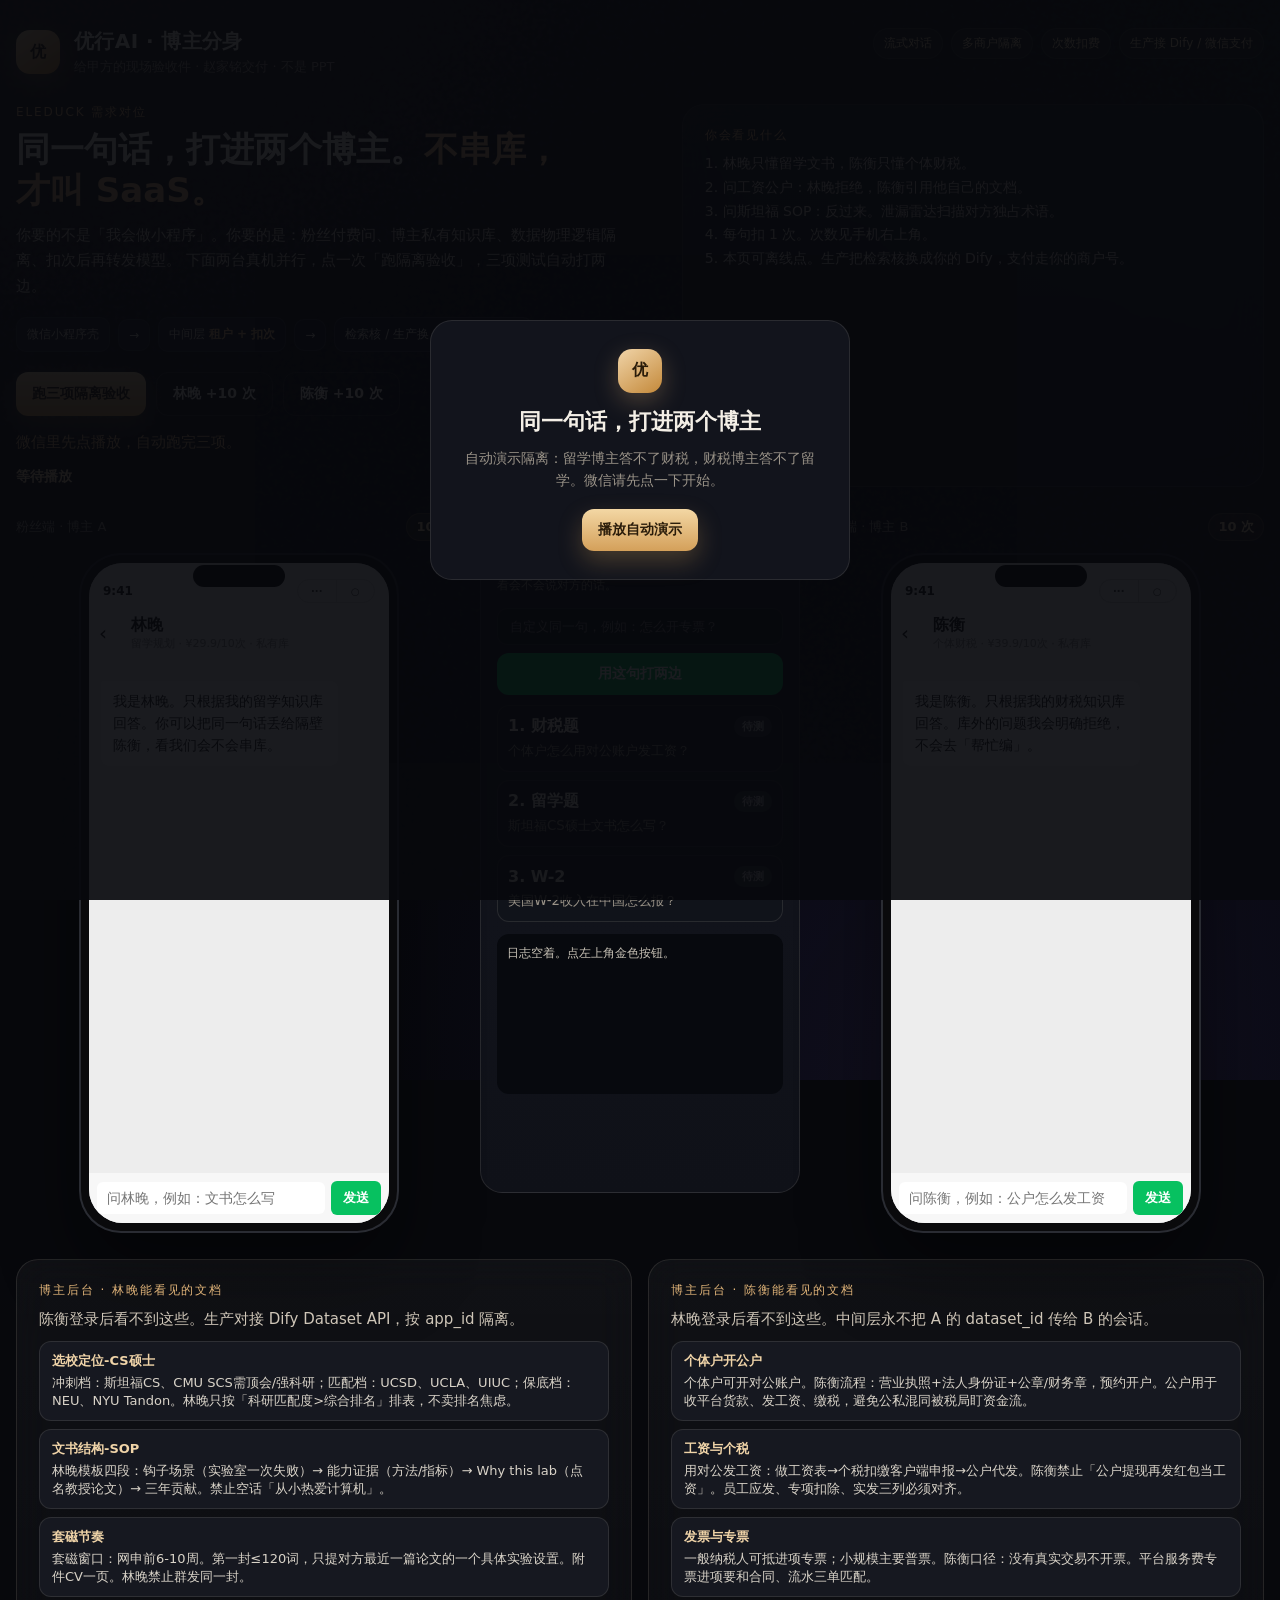
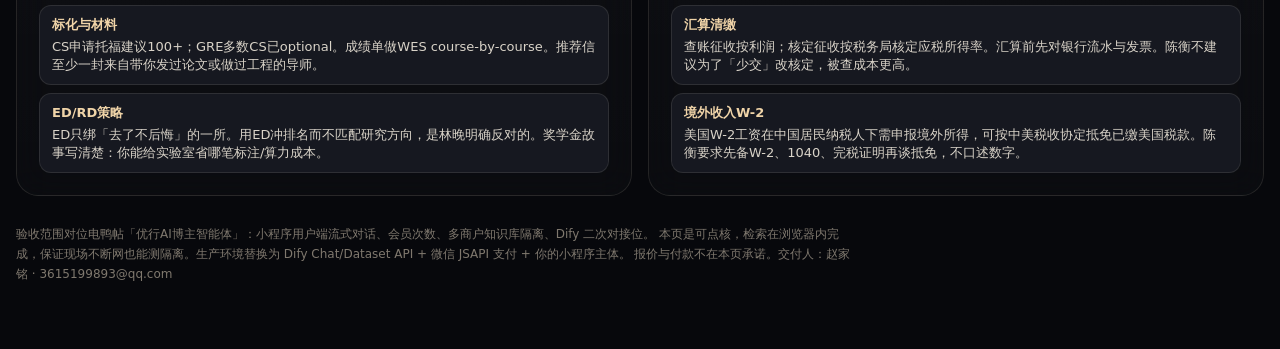
==== web/youxing.html @ ce3e618c "feat: publish Youxing isolation auto-demo for WeChat Co-authored-by: Cursor <cursoragent@cursor.com>" ====
<!DOCTYPE html>
<html lang="zh-CN">
<head>
  <meta charset="UTF-8" />
  <meta name="viewport" content="width=device-width, initial-scale=1, maximum-scale=1, user-scalable=no, viewport-fit=cover" />
  <meta name="format-detection" content="telephone=no" />
  <meta name="apple-mobile-web-app-capable" content="yes" />
  <meta name="apple-mobile-web-app-status-bar-style" content="black-translucent" />
  <title>优行AI · 自动演示 · 双博主隔离验收</title>
  <style>
:root {
  --bg: #07080c;
  --bg2: #0e1018;
  --ink: #f4efe6;
  --muted: #9a9388;
  --line: rgba(255, 244, 220, 0.1);
  --gold: #e2b57a;
  --gold2: #f0d4a8;
  --green: #07c160;
  --red: #ff5a5f;
  --phone: #111318;
  --paper: #f7f4ee;
  --paper-ink: #1c1915;
  --wx: #ededed;
  --shadow: 0 40px 80px rgba(0, 0, 0, 0.45);
}

* { box-sizing: border-box; margin: 0; padding: 0; -webkit-tap-highlight-color: transparent; }
html, body { min-height: 100%; }
html { -webkit-text-size-adjust: 100%; text-size-adjust: 100%; }
body {
  font-family: "PingFang SC", "Noto Sans SC", "Source Han Sans SC", "Microsoft YaHei", system-ui, sans-serif;
  background: var(--bg);
  color: var(--ink);
  overflow-x: hidden;
}

body::before {
  content: "";
  position: fixed;
  inset: -20%;
  background:
    radial-gradient(ellipse at 12% -10%, rgba(226, 181, 122, 0.16), transparent 42%),
    radial-gradient(ellipse at 90% 0%, rgba(7, 193, 96, 0.08), transparent 36%),
    radial-gradient(ellipse at 70% 100%, rgba(90, 70, 180, 0.12), transparent 40%);
  pointer-events: none;
  z-index: 0;
}

.noise {
  position: fixed;
  inset: 0;
  pointer-events: none;
  z-index: 1;
  opacity: 0.05;
  background-image: url("data:image/svg+xml,%3Csvg viewBox='0 0 200 200' xmlns='http://www.w3.org/2000/svg'%3E%3Cfilter id='n'%3E%3CfeTurbulence type='fractalNoise' baseFrequency='.85' numOctaves='4' stitchTiles='stitch'/%3E%3C/filter%3E%3Crect width='100%25' height='100%25' filter='url(%23n)'/%3E%3C/svg%3E");
}

.wrap {
  position: relative;
  z-index: 2;
  width: min(1440px, calc(100% - 32px));
  margin: 0 auto;
  padding: 28px 0 64px;
}

.topbar {
  display: flex;
  justify-content: space-between;
  align-items: flex-start;
  gap: 20px;
  margin-bottom: 28px;
}
.brand {
  display: flex;
  gap: 14px;
  align-items: center;
}
.mark {
  width: 44px;
  height: 44px;
  border-radius: 14px;
  background: linear-gradient(145deg, #f0d4a8, #c4893a);
  color: #2a1c0a;
  font-weight: 800;
  display: grid;
  place-items: center;
  letter-spacing: 0.04em;
  box-shadow: 0 8px 24px rgba(226, 181, 122, 0.28);
}
.brand h1 {
  font-size: 20px;
  font-weight: 720;
  letter-spacing: 0.02em;
}
.brand p { color: var(--muted); font-size: 13px; margin-top: 3px; }
.pills { display: flex; flex-wrap: wrap; gap: 8px; }
.pill {
  font-size: 12px;
  padding: 6px 10px;
  border: 1px solid var(--line);
  border-radius: 999px;
  color: var(--gold2);
  background: rgba(226, 181, 122, 0.06);
}

.hero {
  display: grid;
  grid-template-columns: 1.05fr 0.95fr;
  gap: 22px;
  margin-bottom: 26px;
}
.card {
  background: linear-gradient(180deg, rgba(255,255,255,0.04), rgba(255,255,255,0.02));
  border: 1px solid var(--line);
  border-radius: 22px;
  padding: 22px;
  backdrop-filter: blur(18px);
}
.hero h2 {
  font-size: 34px;
  line-height: 1.2;
  font-weight: 720;
  max-width: 16em;
}
.hero h2 em {
  font-style: normal;
  color: var(--gold);
}
.lead { margin-top: 12px; color: #cfc6b8; font-size: 15px; line-height: 1.7; max-width: 40em; }

.arch {
  margin-top: 18px;
  display: flex;
  flex-wrap: wrap;
  gap: 8px;
  align-items: center;
}
.arch span {
  font-size: 12px;
  padding: 8px 10px;
  border-radius: 10px;
  background: #141722;
  border: 1px solid var(--line);
  color: #ddd4c6;
}
.arch b { color: var(--gold); font-weight: 650; }

.actions { display: flex; flex-wrap: wrap; gap: 10px; margin-top: 20px; }
button, .btn {
  appearance: none;
  border: 0;
  cursor: pointer;
  font: inherit;
}
.btn-gold, .btn-ghost, .btn-green {
  border-radius: 12px;
  padding: 12px 16px;
  font-size: 14px;
  font-weight: 650;
}
.btn-gold {
  background: linear-gradient(180deg, #f3d7a4, #d4a05a);
  color: #2a1c0a;
  box-shadow: 0 10px 24px rgba(212, 160, 90, 0.28);
}
.btn-gold:hover { filter: brightness(1.05); }
.btn-ghost {
  background: transparent;
  color: var(--ink);
  border: 1px solid var(--line);
}
.btn-green { background: var(--green); color: #fff; }
button:disabled { opacity: 0.45; cursor: not-allowed; }

.report ol { margin: 8px 0 0 18px; color: #d7d0c5; font-size: 14px; line-height: 1.7; }
.kicker {
  font-size: 12px;
  letter-spacing: 0.16em;
  color: var(--gold);
  text-transform: uppercase;
  margin-bottom: 8px;
}

.stage { display: grid; grid-template-columns: 1fr 320px 1fr; gap: 18px; align-items: start; }
.phone-col { display: flex; flex-direction: column; align-items: center; gap: 12px; }
.who {
  width: 100%;
  display: flex;
  justify-content: space-between;
  align-items: center;
  color: var(--muted);
  font-size: 13px;
}
.credits {
  color: var(--gold2);
  background: rgba(226,181,122,.1);
  border: 1px solid rgba(226,181,122,.2);
  padding: 4px 9px;
  border-radius: 999px;
  font-weight: 700;
}

.phone {
  width: 320px;
  height: 680px;
  background: #0a0a0c;
  border-radius: 42px;
  padding: 10px;
  box-shadow: var(--shadow), inset 0 0 0 2px #2a2c33;
  position: relative;
}
.phone::after {
  content: "";
  position: absolute;
  top: 12px;
  left: 50%;
  transform: translateX(-50%);
  width: 92px;
  height: 22px;
  background: #000;
  border-radius: 16px;
  z-index: 5;
}
.screen {
  height: 100%;
  background: var(--wx);
  border-radius: 34px;
  overflow: hidden;
  display: flex;
  flex-direction: column;
  position: relative;
}
.wx-bar {
  background: #ededed;
  padding: 16px 14px 8px;
  display: flex;
  justify-content: space-between;
  align-items: center;
  color: #111;
  font-size: 12px;
  font-weight: 650;
}
.capsule {
  width: 78px;
  height: 24px;
  border: 1px solid #d0d0d0;
  border-radius: 12px;
  display: flex;
  overflow: hidden;
}
.capsule i { flex: 1; display: grid; place-items: center; font-style: normal; font-size: 10px; color: #444; }
.capsule i:first-child { border-right: 1px solid #d0d0d0; }

.nav {
  background: #ededed;
  display: flex;
  align-items: center;
  gap: 8px;
  padding: 4px 10px 10px;
  color: #111;
}
.nav .back { font-size: 20px; width: 24px; }
.nav .title { font-size: 16px; font-weight: 700; }
.nav .sub { font-size: 11px; color: #888; font-weight: 400; }

.chat {
  flex: 1;
  overflow: auto;
  padding: 12px 12px 8px;
  background: #ededed;
  -webkit-overflow-scrolling: touch;
}
.bubble {
  max-width: 86%;
  padding: 10px 12px;
  border-radius: 8px;
  font-size: 14px;
  line-height: 1.55;
  margin: 8px 0;
  white-space: pre-wrap;
  word-break: break-word;
}
.bubble.bot { background: #fff; color: #1c1c1c; border-top-left-radius: 2px; }
.bubble.me { background: #95ec69; color: #111; margin-left: auto; border-top-right-radius: 2px; }
.meta {
  font-size: 11px;
  color: #8a8a8a;
  margin: 4px 2px 0;
}
.caret {
  display: inline-block;
  width: 2px;
  height: 14px;
  background: #07c160;
  margin-left: 2px;
  vertical-align: -2px;
  animation: blink 0.9s steps(1) infinite;
}
@keyframes blink { 50% { opacity: 0; } }

.composer {
  background: #f7f7f7;
  padding: 8px;
  display: flex;
  gap: 6px;
  align-items: center;
}
.composer input {
  flex: 1;
  border: 0;
  background: #fff;
  border-radius: 6px;
  padding: 8px 10px;
  font: inherit;
  font-size: 14px;
  outline: none;
  color: #111;
}
.send {
  background: #07c160;
  color: #fff;
  border: 0;
  border-radius: 6px;
  padding: 8px 12px;
  font-weight: 700;
  font-size: 13px;
}

.lab {
  background: linear-gradient(180deg, #14161f, #0f1118);
  border: 1px solid var(--line);
  border-radius: 22px;
  padding: 16px;
  min-height: 680px;
}
.lab h3 { font-size: 16px; margin-bottom: 6px; }
.lab .hint { color: var(--muted); font-size: 12px; line-height: 1.6; margin-bottom: 12px; }
.probe {
  width: 100%;
  background: #0b0d13;
  border: 1px solid var(--line);
  color: var(--ink);
  border-radius: 10px;
  padding: 10px 12px;
  font: inherit;
  font-size: 13px;
  margin-bottom: 8px;
}
.tests { display: flex; flex-direction: column; gap: 8px; margin-top: 10px; }
.test {
  border: 1px solid var(--line);
  border-radius: 12px;
  padding: 10px;
  background: #10131a;
}
.test .row { display: flex; justify-content: space-between; gap: 8px; align-items: center; }
.test small { color: var(--muted); display: block; margin-top: 4px; line-height: 1.5; }
.badge {
  font-size: 11px;
  font-weight: 800;
  padding: 3px 8px;
  border-radius: 999px;
}
.badge.wait { background: #2a2d36; color: #bbb; }
.badge.pass { background: rgba(7,193,96,.16); color: #3ee08a; }
.badge.fail { background: rgba(255,90,95,.16); color: #ff8084; }

.log {
  margin-top: 12px;
  background: #07090e;
  border-radius: 12px;
  padding: 10px;
  min-height: 160px;
  font-size: 12px;
  line-height: 1.6;
  color: #c8c2b6;
  white-space: pre-wrap;
}
.log .ok { color: #3ee08a; }
.log .bad { color: #ff8084; }
.log .dim { color: #7d776e; }

.admin {
  margin-top: 26px;
  display: grid;
  grid-template-columns: 1fr 1fr;
  gap: 16px;
}
.doc {
  background: #161820;
  border: 1px solid var(--line);
  border-radius: 12px;
  padding: 10px 12px;
  margin-top: 8px;
  font-size: 13px;
  color: #d9d3c8;
}
.doc b { color: var(--gold2); display: block; margin-bottom: 4px; }
.foot {
  margin-top: 28px;
  color: #7f786e;
  font-size: 12px;
  line-height: 1.7;
  max-width: 70em;
}

.caption {
  margin-top: 12px;
  font-size: 14px;
  font-weight: 650;
  color: var(--gold2);
  min-height: 1.4em;
}
body.autoplaying .caption {
  position: sticky;
  top: 0;
  z-index: 8;
  background: rgba(7, 8, 12, 0.94);
  padding: 10px 4px;
  margin-left: -4px;
  margin-right: -4px;
}
.gate {
  position: fixed;
  inset: 0;
  z-index: 50;
  background: rgba(7, 8, 12, 0.92);
  display: grid;
  place-items: center;
  padding: 24px;
}
.gate.hidden { display: none; }
.gate-card {
  width: min(420px, 100%);
  text-align: center;
  background: #12141c;
  border: 1px solid var(--line);
  border-radius: 22px;
  padding: 28px 22px;
}
.gate-card .mark { margin: 0 auto 14px; }
.gate-card h2 { font-size: 22px; margin-bottom: 10px; }
.gate-card p { color: var(--muted); font-size: 14px; line-height: 1.6; margin-bottom: 18px; }
.phone-col.focus .phone {
  box-shadow: var(--shadow), 0 0 0 3px rgba(226, 181, 122, 0.7);
}
body.autoplaying .composer { pointer-events: none; opacity: 0.35; }
body.autoplaying .actions { pointer-events: none; opacity: 0.4; }
body.wx.autoplaying .lab,
body.wx.autoplaying .admin,
body.wx.autoplaying .foot,
body.wx.autoplaying .hero .report,
body.wx.autoplaying .hero .arch,
body.wx.autoplaying .pills { display: none; }

@media (max-width: 1180px) {
  .hero, .stage, .admin { grid-template-columns: 1fr; }
  .phone { width: min(320px, 100%); height: 560px; }
  .lab { min-height: 0; }
  .hero h2 { font-size: 24px; }
  .wrap { width: min(1440px, calc(100% - 16px)); padding-top: 16px; }
}
@media (max-width: 720px) {
  .admin { display: none; }
  .pills { display: none; }
  .topbar { margin-bottom: 12px; }
  .hero .report ol { font-size: 13px; }
  .actions .btn-ghost { display: none; }
  body.autoplaying .lab,
  body.autoplaying .hero .report,
  body.autoplaying .hero .arch { display: none; }
  .phone { height: 520px; }
}
  </style>
</head>
<body>
  <div id="gate" class="gate">
    <div class="gate-card">
      <div class="mark">优</div>
      <h2>同一句话，打进两个博主</h2>
      <p>自动演示隔离：留学博主答不了财税，财税博主答不了留学。微信请先点一下开始。</p>
      <button class="btn-gold" id="btn-play" type="button">播放自动演示</button>
    </div>
  </div>
  <div class="noise"></div>
  <div class="wrap">
    <header class="topbar">
      <div class="brand">
        <div class="mark">优</div>
        <div>
          <h1>优行AI · 博主分身</h1>
          <p>给甲方的现场验收件 · 赵家铭交付 · 不是 PPT</p>
        </div>
      </div>
      <div class="pills">
        <span class="pill">流式对话</span>
        <span class="pill">多商户隔离</span>
        <span class="pill">次数扣费</span>
        <span class="pill">生产接 Dify / 微信支付</span>
      </div>
    </header>

    <section class="hero">
      <div>
        <div class="kicker">Eleduck 需求对位</div>
        <h2>同一句话，打进两个博主。<em>不串库，才叫 SaaS。</em></h2>
        <p class="lead">
          你要的不是「我会做小程序」。你要的是：粉丝付费问、博主私有知识库、数据物理逻辑隔离、扣次后再转发模型。
          下面两台真机并行，点一次「跑隔离验收」，三项测试自动打两边。
        </p>
        <div class="arch">
          <span>微信小程序壳</span>
          <span>→</span>
          <span>中间层 <b>租户 + 扣次</b></span>
          <span>→</span>
          <span>检索核 / 生产换 <b>Dify Chat API</b></span>
        </div>
        <div class="actions">
          <button class="btn-gold" id="btn-lab" type="button">跑三项隔离验收</button>
          <button class="btn-gold" id="btn-replay" type="button" hidden>再播一遍</button>
          <button class="btn-ghost" id="btn-refill-lin" type="button">林晚 +10 次</button>
          <button class="btn-ghost" id="btn-refill-chen" type="button">陈衡 +10 次</button>
        </div>
        <p class="lead" id="hero-stamp" style="margin-top:14px;color:#e2b57a">微信里先点播放，自动跑完三项。</p>
        <p class="caption" id="caption">等待播放</p>
      </div>
      <aside class="card report">
        <div class="kicker">你会看见什么</div>
        <ol>
          <li>林晚只懂留学文书，陈衡只懂个体财税。</li>
          <li>问工资公户：林晚拒绝，陈衡引用他自己的文档。</li>
          <li>问斯坦福 SOP：反过来。泄漏雷达扫描对方独占术语。</li>
          <li>每句扣 1 次。次数见手机右上角。</li>
          <li>本页可离线点。生产把检索核换成你的 Dify，支付走你的商户号。</li>
        </ol>
      </aside>
    </section>

    <section class="stage">
      <div class="phone-col" id="col-lin">
        <div class="who"><span>粉丝端 · 博主 A</span><span class="credits" id="credit-lin">10 次</span></div>
        <div class="phone">
          <div class="screen">
            <div class="wx-bar"><span>9:41</span><span class="capsule"><i>···</i><i>○</i></span></div>
            <div class="nav">
              <div class="back">‹</div>
              <div>
                <div class="title">林晚</div>
                <div class="sub">留学规划 · ¥29.9/10次 · 私有库</div>
              </div>
            </div>
            <div class="chat" id="chat-lin"></div>
            <form class="composer" id="form-lin">
              <input id="input-lin" maxlength="80" placeholder="问林晚，例如：文书怎么写" />
              <button class="send" type="submit">发送</button>
            </form>
          </div>
        </div>
      </div>

      <aside class="lab">
        <h3>甲方验收台</h3>
        <p class="hint">输入任意一句，同时打进两个租户。比看代码更快：看会不会说对方的话。</p>
        <input class="probe" id="probe" placeholder="自定义同一句，例如：怎么开专票？" />
        <button class="btn-green" id="btn-custom" type="button" style="width:100%">用这句打两边</button>
        <div class="tests">
          <div class="test">
            <div class="row"><b>1. 财税题</b><span class="badge wait" id="badge-t1">待测</span></div>
            <small id="q-t1"></small>
          </div>
          <div class="test">
            <div class="row"><b>2. 留学题</b><span class="badge wait" id="badge-t2">待测</span></div>
            <small id="q-t2"></small>
          </div>
          <div class="test">
            <div class="row"><b>3. W-2</b><span class="badge wait" id="badge-t3">待测</span></div>
            <small id="q-t3"></small>
          </div>
        </div>
        <div class="log" id="lab-log">日志空着。点左上角金色按钮。</div>
      </aside>

      <div class="phone-col" id="col-chen">
        <div class="who"><span>粉丝端 · 博主 B</span><span class="credits" id="credit-chen">10 次</span></div>
        <div class="phone">
          <div class="screen">
            <div class="wx-bar"><span>9:41</span><span class="capsule"><i>···</i><i>○</i></span></div>
            <div class="nav">
              <div class="back">‹</div>
              <div>
                <div class="title">陈衡</div>
                <div class="sub">个体财税 · ¥39.9/10次 · 私有库</div>
              </div>
            </div>
            <div class="chat" id="chat-chen"></div>
            <form class="composer" id="form-chen">
              <input id="input-chen" maxlength="80" placeholder="问陈衡，例如：公户怎么发工资" />
              <button class="send" type="submit">发送</button>
            </form>
          </div>
        </div>
      </div>
    </section>

    <section class="admin">
      <div class="card">
        <div class="kicker">博主后台 · 林晚能看见的文档</div>
        <p class="lead" style="margin-top:0">陈衡登录后看不到这些。生产对接 Dify Dataset API，按 app_id 隔离。</p>
        <div id="docs-lin"></div>
      </div>
      <div class="card">
        <div class="kicker">博主后台 · 陈衡能看见的文档</div>
        <p class="lead" style="margin-top:0">林晚登录后看不到这些。中间层永不把 A 的 dataset_id 传给 B 的会话。</p>
        <div id="docs-chen"></div>
      </div>
    </section>

    <p class="foot">
      验收范围对位电鸭帖「优行AI博主智能体」：小程序用户端流式对话、会员次数、多商户知识库隔离、Dify 二次对接位。
      本页是可点核，检索在浏览器内完成，保证现场不断网也能测隔离。生产环境替换为 Dify Chat/Dataset API + 微信 JSAPI 支付 + 你的小程序主体。
      报价与付款不在本页承诺。交付人：赵家铭 · 3615199893@qq.com
    </p>
  </div>
  <script>
const TENANTS = {
  lin: {
    id: "lin",
    name: "林晚",
    title: "留学规划",
    tag: "文书 / 选校 / 套磁",
    price: "¥29.9 / 10次",
    credits: 10,
    exclusive: ["斯坦福", "文书", "套磁", "托福", "Common App", "选校", "WES", "CS硕士", "推荐信", "ED"],
    docs: [
      { t: "选校定位-CS硕士", k: ["斯坦福", "卡内基梅隆", "CMU", "CS", "选校", "排名", "研究组"], x: "冲刺档：斯坦福CS、CMU SCS需顶会/强科研；匹配档：UCSD、UCLA、UIUC；保底档：NEU、NYU Tandon。林晚只按「科研匹配度>综合排名」排表，不卖排名焦虑。" },
      { t: "文书结构-SOP", k: ["文书", "SOP", "个人陈述", "故事", "科研"], x: "林晚模板四段：钩子场景（实验室一次失败）→ 能力证据（方法/指标）→ Why this lab（点名教授论文）→ 三年贡献。禁止空话「从小热爱计算机」。" },
      { t: "套磁节奏", k: ["套磁", "教授", "邮件", "CV"], x: "套磁窗口：网申前6-10周。第一封≤120词，只提对方最近一篇论文的一个具体实验设置。附件CV一页。林晚禁止群发同一封。" },
      { t: "标化与材料", k: ["托福", "GRE", "WES", "成绩单", "推荐信"], x: "CS申请托福建议100+；GRE多数CS已optional。成绩单做WES course-by-course。推荐信至少一封来自带你发过论文或做过工程的导师。" },
      { t: "ED/RD策略", k: ["ED", "RD", "早申", "奖学金"], x: "ED只绑「去了不后悔」的一所。用ED冲排名而不匹配研究方向，是林晚明确反对的。奖学金故事写清楚：你能给实验室省哪笔标注/算力成本。" }
    ]
  },
  chen: {
    id: "chen",
    name: "陈衡",
    title: "个体财税",
    tag: "对公 / 发票 / 汇算",
    price: "¥39.9 / 10次",
    credits: 10,
    exclusive: ["个体户", "对公", "专票", "汇算清缴", "核定征收", "个税", "W-2", "社保", "公户", "普票"],
    docs: [
      { t: "个体户开公户", k: ["个体户", "对公", "公户", "银行", "开户"], x: "个体户可开对公账户。陈衡流程：营业执照+法人身份证+公章/财务章，预约开户。公户用于收平台货款、发工资、缴税，避免公私混同被税局盯资金流。" },
      { t: "工资与个税", k: ["工资", "个税", "代扣", "工资表"], x: "用对公发工资：做工资表→个税扣缴客户端申报→公户代发。陈衡禁止「公户提现再发红包当工资」。员工应发、专项扣除、实发三列必须对齐。" },
      { t: "发票与专票", k: ["专票", "普票", "进项", "销项", "发票"], x: "一般纳税人可抵进项专票；小规模主要普票。陈衡口径：没有真实交易不开票。平台服务费专票进项要和合同、流水三单匹配。" },
      { t: "汇算清缴", k: ["汇算清缴", "年报", "所得税", "核定征收"], x: "查账征收按利润；核定征收按税务局核定应税所得率。汇算前先对银行流水与发票。陈衡不建议为了「少交」改核定，被查成本更高。" },
      { t: "境外收入W-2", k: ["W-2", "境外", "美国", "报税", "税收协定"], x: "美国W-2工资在中国居民纳税人下需申报境外所得，可按中美税收协定抵免已缴美国税款。陈衡要求先备W-2、1040、完税证明再谈抵免，不口述数字。" }
    ]
  }
};

const state = {
  credits: { lin: 10, chen: 10 },
  streaming: { lin: false, chen: false }
};

function grams(s) {
  const t = String(s || "").toLowerCase().replace(/\s+/g, "");
  const out = [];
  for (let i = 0; i < t.length - 1; i++) out.push(t.slice(i, i + 2));
  return out;
}

function score(query, doc) {
  let s = 0;
  for (const k of doc.k) {
    if (query.includes(k)) s += 14;
  }
  const qg = grams(query);
  const hg = new Set(grams(doc.t + doc.k.join("") + doc.x));
  let overlap = 0;
  for (const g of qg) if (hg.has(g)) overlap += 1;
  return s + Math.min(overlap, 16);
}

function signals(tid, query) {
  const other = tid === "lin" ? "chen" : "lin";
  const own = TENANTS[tid].exclusive.filter((w) => query.includes(w)).length;
  const foreign = TENANTS[other].exclusive.filter((w) => query.includes(w)).length;
  return { own, foreign };
}

function retrieve(tid, query) {
  const ranked = TENANTS[tid].docs
    .map((d) => ({ ...d, s: score(query, d) }))
    .sort((a, b) => b.s - a.s);
  const { own, foreign } = signals(tid, query);
  if (foreign > own && (ranked[0]?.s || 0) < 20) return [];
  return ranked.filter((d) => d.s >= 12).slice(0, 3);
}

function leakScan(text, tid) {
  const other = tid === "lin" ? "chen" : "lin";
  const hits = TENANTS[other].exclusive.filter((w) => text.includes(w));
  return hits;
}

function refuse(tid) {
  const t = TENANTS[tid];
  return [
    "这题不在我的知识库里。",
    `我是${t.name}，只根据自己的私有库回答「${t.title}」。`,
    "跨博主的问题请切换对应博主。我不会去读别人的文档——这是租户隔离，不是我不会装懂。"
  ].join("\n");
}

function compose(tid, query, hits) {
  const t = TENANTS[tid];
  const cites = hits.map((h) => h.t).join("、");
  const body = hits.map((h, i) => `${i + 1}. ${h.x}`).join("\n");
  return `按我知识库里的「${cites}」直接答，不编库外细节。\n\n${body}\n\n——${t.name}｜仅使用本博主私有库｜引用 ${hits.length} 条`;
}

function answer(tid, query) {
  const hits = retrieve(tid, query);
  const text = hits.length ? compose(tid, query, hits) : refuse(tid);
  const leaked = leakScan(text, tid);
  return { text, hits, leaked, isolated: leaked.length === 0 };
}

function el(id) { return document.getElementById(id); }

function addBubble(tid, role, text, extra) {
  const box = el("chat-" + tid);
  const b = document.createElement("div");
  b.className = "bubble " + (role === "me" ? "me" : "bot");
  b.textContent = text;
  box.appendChild(b);
  if (extra) {
    const m = document.createElement("div");
    m.className = "meta";
    m.textContent = extra;
    box.appendChild(m);
  }
  box.scrollTop = box.scrollHeight;
  return b;
}

function setCredits(tid) {
  el("credit-" + tid).textContent = state.credits[tid] + " 次";
}

function logLine(html) {
  const log = el("lab-log");
  const d = document.createElement("div");
  d.innerHTML = html;
  log.appendChild(d);
  log.scrollTop = log.scrollHeight;
}

async function streamInto(node, text, fast, ms) {
  node.textContent = "";
  const caret = document.createElement("span");
  caret.className = "caret";
  node.appendChild(caret);
  const delay = ms == null ? 8 : ms;
  for (const ch of text) {
    caret.insertAdjacentText("beforebegin", ch);
    const box = node.parentElement;
    if (box) box.scrollTop = box.scrollHeight;
    if (!fast) await new Promise((r) => setTimeout(r, ch === "\n" ? delay * 2 : delay));
  }
  caret.remove();
}

async function ask(tid, query, opts = {}) {
  query = String(query || "").trim();
  if (!query || state.streaming[tid]) return null;
  if (state.credits[tid] <= 0) {
    addBubble(tid, "bot", "次数已用完。开通会员套餐后继续（生产接微信支付 JSAPI；本验收件点右侧「补 10 次」）。");
    return { blocked: "no-credit" };
  }
  state.streaming[tid] = true;
  if (!opts.silentUser) addBubble(tid, "me", query);
  state.credits[tid] -= 1;
  setCredits(tid);
  const res = answer(tid, query);
  if (opts.short) {
    res.text = res.hits.length
      ? `命中「${res.hits[0].t}」。\n${res.hits[0].x.slice(0, 72)}${res.hits[0].x.length > 72 ? "…" : ""}`
      : refuse(tid);
  }
  const node = addBubble(tid, "bot", "");
  await streamInto(node, res.text, !!opts.fast, opts.streamMs);
  const extra = res.hits.length
    ? `扣 1 次 · 命中 ${res.hits.length} 条私有文档 · 泄漏雷达 ${res.isolated ? "未检出对方库" : "异常"}`
    : `扣 1 次 · 库内无命中 · 已拒绝越权作答 · 泄漏雷达 ${res.isolated ? "干净" : "异常"}`;
  const m = document.createElement("div");
  m.className = "meta";
  m.textContent = extra;
  node.after(m);
  state.streaming[tid] = false;
  return res;
}

const PRESETS = [
  { id: "t1", q: "个体户怎么用对公账户发工资？", expect: { lin: "refuse", chen: "hit" }, title: "财税题打两边", desc: "林晚应拒绝；陈衡应引用对公/工资文档。" },
  { id: "t2", q: "斯坦福CS硕士文书怎么写？", expect: { lin: "hit", chen: "refuse" }, title: "留学题打两边", desc: "陈衡应拒绝；林晚应引用SOP/选校。" },
  { id: "t3", q: "美国W-2收入在中国怎么报？", expect: { lin: "refuse", chen: "hit" }, title: "W-2跨境所得", desc: "只允许出现在陈衡库。林晚不得提到汇算/专票。" }
];

function judge(tid, expect, res) {
  if (!res || res.blocked) return false;
  if (expect === "hit") return res.hits.length > 0 && res.isolated;
  return res.hits.length === 0 && res.isolated;
}

function setBadge(id, pass) {
  const b = el("badge-" + id);
  b.className = "badge " + (pass ? "pass" : "fail");
  b.textContent = pass ? "通过" : "失败";
}

async function runLab(customQ) {
  el("lab-log").textContent = "";
  const suite = customQ
    ? [{ id: "tx", q: customQ, expect: { lin: "any", chen: "any" }, title: "自定义同一句", desc: "只验泄漏：两边答案都不得出现对方独占术语。" }]
    : PRESETS;

  logLine(`<span class="dim">开始验收 · 同一句分别打入两个租户 · 中间层先扣次再检索</span>`);
  for (const t of suite) {
    logLine(`<span class="dim">▶ ${t.title}｜「${t.q}」</span>`);
    const a = await ask("lin", t.q, { fast: true });
    const b = await ask("chen", t.q, { fast: true });
    let pass;
    if (t.expect.lin === "any") {
      pass = a && b && a.isolated && b.isolated;
    } else {
      pass = judge("lin", t.expect.lin, a) && judge("chen", t.expect.chen, b);
    }
    if (t.id !== "tx") setBadge(t.id, pass);
    logLine(pass
      ? `<span class="ok">通过 · 林晚 ${a.hits.length ? "命中" : "拒绝"} · 陈衡 ${b.hits.length ? "命中" : "拒绝"} · 双边泄漏雷达干净</span>`
      : `<span class="bad">失败 · 请看对话气泡。隔离或命中方向不符合预期。</span>`);
  }
  if (!customQ) {
    const all = PRESETS.every((t) => el("badge-" + t.id).classList.contains("pass"));
    el("hero-stamp").textContent = all ? "三项隔离验收已全部通过" : "还有未通过项，先看右侧日志";
    el("hero-stamp").style.color = all ? "#3ee08a" : "#e2b57a";
  }
}

function renderDocs() {
  for (const tid of ["lin", "chen"]) {
    const box = el("docs-" + tid);
    box.innerHTML = TENANTS[tid].docs.map((d) => `<div class="doc"><b>${d.t}</b>${d.x}</div>`).join("");
  }
}

function bindPhone(tid) {
  el("form-" + tid).addEventListener("submit", (e) => {
    e.preventDefault();
    const input = el("input-" + tid);
    const q = input.value;
    input.value = "";
    ask(tid, q);
  });
}

function greet() {
  addBubble("lin", "bot", "我是林晚。只根据我的留学知识库回答。你可以把同一句话丢给隔壁陈衡，看我们会不会串库。");
  addBubble("chen", "bot", "我是陈衡。只根据我的财税知识库回答。库外的问题我会明确拒绝，不会去「帮忙编」。");
}

function sleep(ms) {
  return new Promise((r) => setTimeout(r, ms));
}

function say(text) {
  const c = el("caption");
  if (c) c.textContent = text;
}

function resetDemo() {
  state.credits.lin = 10;
  state.credits.chen = 10;
  state.streaming.lin = false;
  state.streaming.chen = false;
  setCredits("lin");
  setCredits("chen");
  el("chat-lin").innerHTML = "";
  el("chat-chen").innerHTML = "";
  greet();
  PRESETS.forEach((t) => {
    const b = el("badge-" + t.id);
    b.className = "badge wait";
    b.textContent = "待测";
  });
  el("lab-log").textContent = "";
  el("hero-stamp").textContent = "正在自动演示隔离。";
  el("hero-stamp").style.color = "#e2b57a";
}

function focusPhone(tid) {
  const lin = el("col-lin");
  const chen = el("col-chen");
  if (lin) lin.classList.toggle("focus", tid === "lin");
  if (chen) chen.classList.toggle("focus", tid === "chen");
  const col = el("col-" + tid);
  if (col && window.innerWidth < 1180) {
    col.scrollIntoView({ behavior: "smooth", block: "center" });
  }
}

let autoRunning = false;

async function runAuto() {
  if (autoRunning) return;
  autoRunning = true;
  document.body.classList.add("autoplaying");
  const gate = el("gate");
  if (gate) gate.classList.add("hidden");
  const replay = el("btn-replay");
  if (replay) replay.hidden = true;
  resetDemo();
  say("同一句话，先打进林晚，再打进陈衡。看会不会串库。");
  focusPhone("lin");
  await sleep(900);

  for (const t of PRESETS) {
    say(t.title + "：「" + t.q + "」");
    logLine(`<span class="dim">▶ ${t.title}｜「${t.q}」</span>`);
    await sleep(500);
    focusPhone("lin");
    const a = await ask("lin", t.q, { short: true, streamMs: 16 });
    await sleep(420);
    focusPhone("chen");
    const b = await ask("chen", t.q, { short: true, streamMs: 16 });
    const pass = judge("lin", t.expect.lin, a) && judge("chen", t.expect.chen, b);
    setBadge(t.id, pass);
    logLine(pass
      ? `<span class="ok">通过 · 林晚 ${a.hits.length ? "命中自己的库" : "拒绝"} · 陈衡 ${b.hits.length ? "命中自己的库" : "拒绝"}</span>`
      : `<span class="bad">失败 · 看两边气泡</span>`);
    say(pass
      ? `这项过了：林晚${a.hits.length ? "只引用留学库" : "拒绝越权"}，陈衡${b.hits.length ? "只引用财税库" : "拒绝越权"}。`
      : "这项没对上，看气泡。");
    await sleep(800);
  }

  const lin = el("col-lin");
  const chen = el("col-chen");
  if (lin) lin.classList.remove("focus");
  if (chen) chen.classList.remove("focus");
  const all = PRESETS.every((t) => el("badge-" + t.id).classList.contains("pass"));
  el("hero-stamp").textContent = all ? "三项隔离验收已全部通过" : "还有未通过项，先看气泡";
  el("hero-stamp").style.color = all ? "#3ee08a" : "#e2b57a";
  say(all ? "播完了。点「再播一遍」可重来。" : "播完了，有失败项。");
  document.body.classList.remove("autoplaying");
  autoRunning = false;
  if (replay) replay.hidden = false;
}

window.addEventListener("DOMContentLoaded", () => {
  if (/MicroMessenger/i.test(navigator.userAgent)) {
    document.body.classList.add("wx");
  }
  renderDocs();
  bindPhone("lin");
  bindPhone("chen");
  setCredits("lin");
  setCredits("chen");
  greet();
  el("btn-lab").addEventListener("click", () => runLab());
  el("btn-custom").addEventListener("click", () => {
    const q = el("probe").value.trim();
    if (!q) return;
    runLab(q);
  });
  el("btn-refill-lin").addEventListener("click", () => { state.credits.lin += 10; setCredits("lin"); });
  el("btn-refill-chen").addEventListener("click", () => { state.credits.chen += 10; setCredits("chen"); });
  el("btn-play").addEventListener("click", () => { runAuto(); });
  el("btn-replay").addEventListener("click", () => { runAuto(); });
  PRESETS.forEach((t) => {
    el("q-" + t.id).textContent = t.q;
  });
  if (location.protocol === "file:") {
    say("本地文件微信打不开。要用 https 公网链接。");
  }
});

  </script>
</body>
</html>
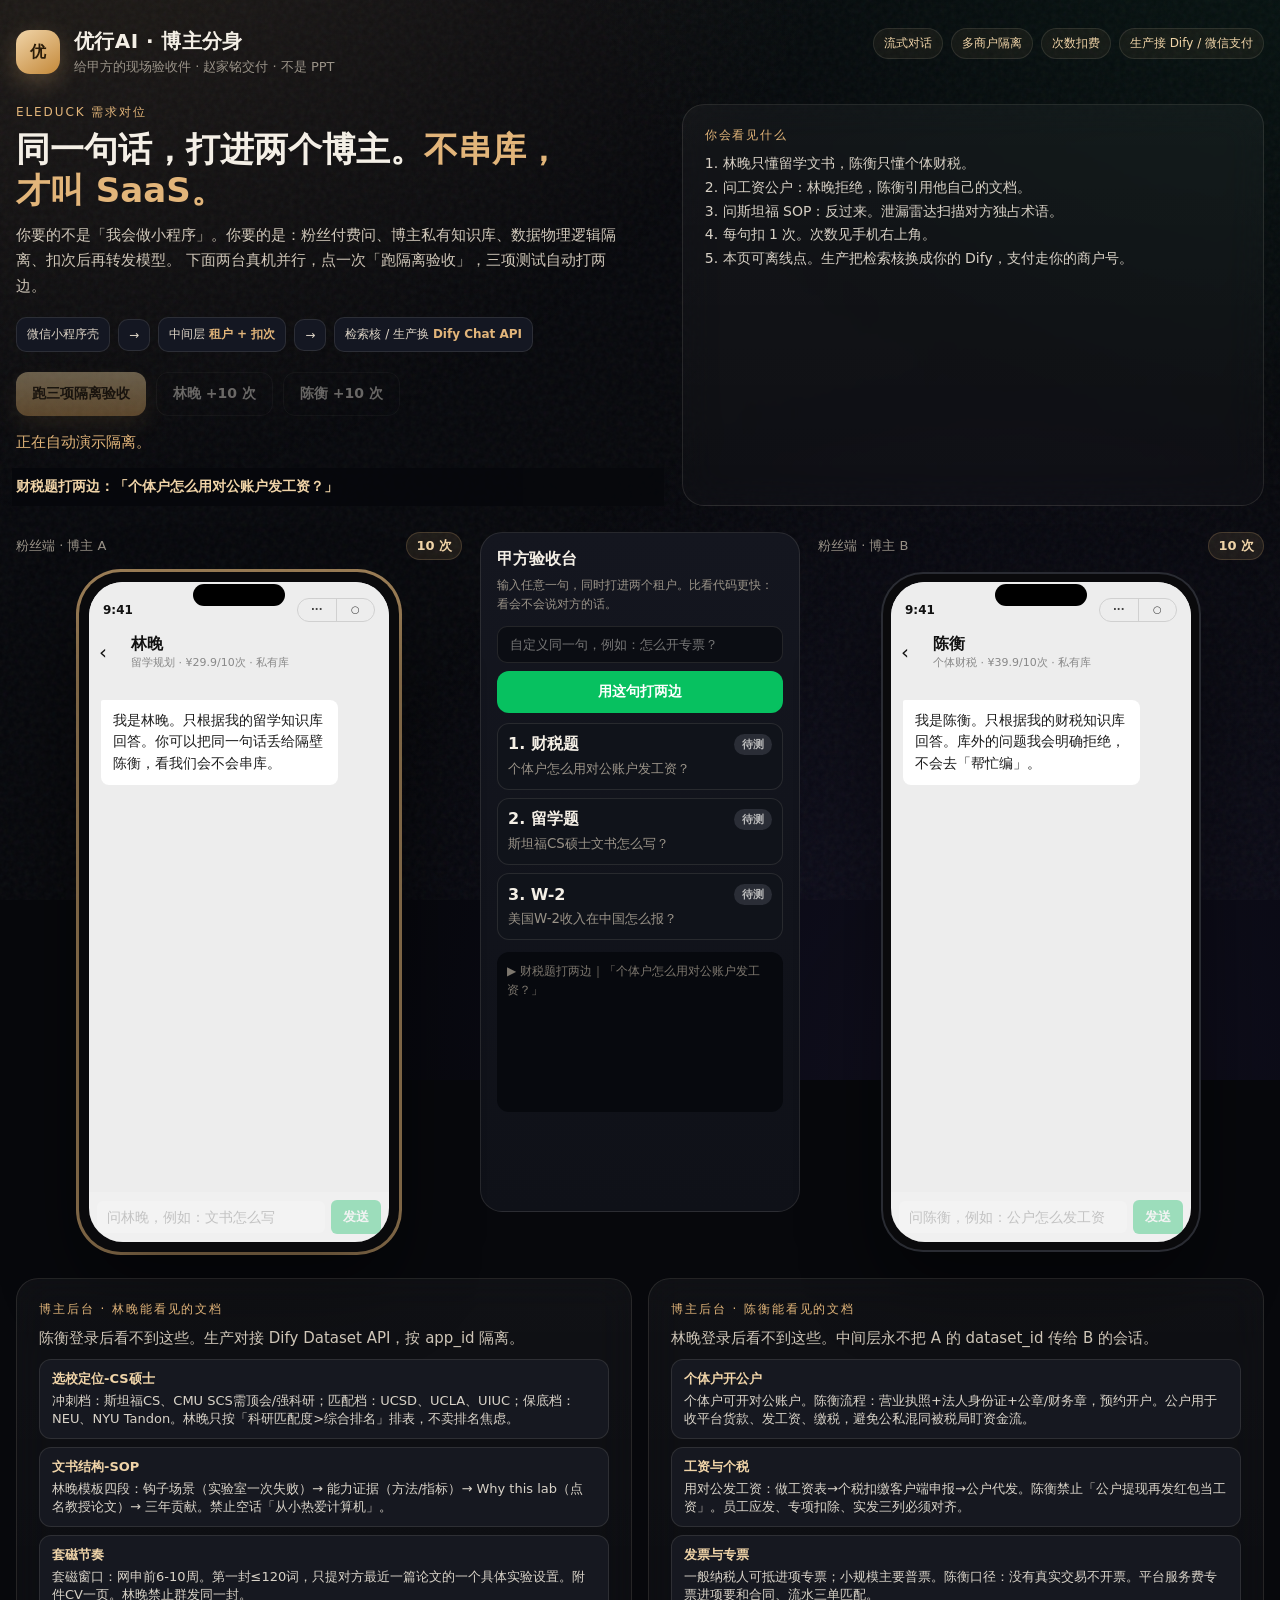
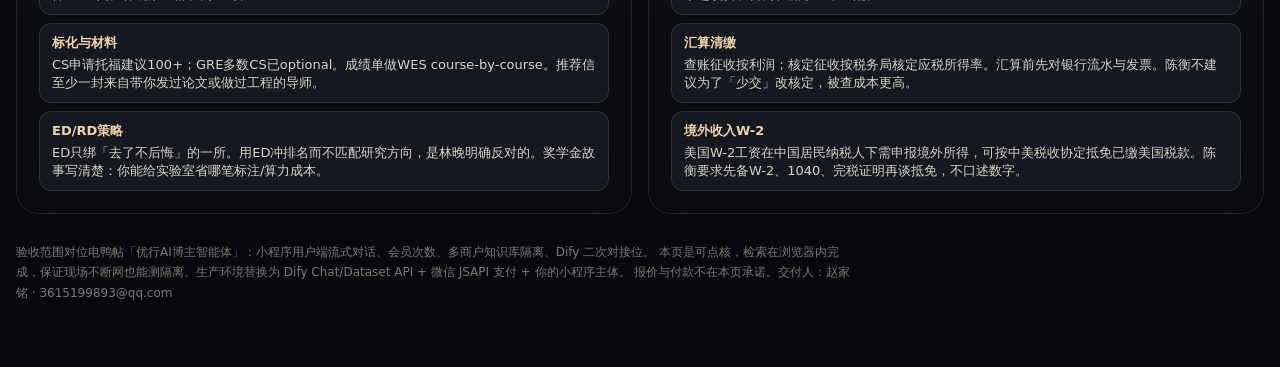
==== commit 0eb38fad: "fix: open Youxing demo directly in a normal browser Co-authored-by: Cursor <cursoragent@cursor.com>" ====
--- a/web/youxing.html
+++ b/web/youxing.html
@@ -2,10 +2,7 @@
 <html lang="zh-CN">
 <head>
   <meta charset="UTF-8" />
-  <meta name="viewport" content="width=device-width, initial-scale=1, maximum-scale=1, user-scalable=no, viewport-fit=cover" />
-  <meta name="format-detection" content="telephone=no" />
-  <meta name="apple-mobile-web-app-capable" content="yes" />
-  <meta name="apple-mobile-web-app-status-bar-style" content="black-translucent" />
+  <meta name="viewport" content="width=device-width, initial-scale=1, viewport-fit=cover" />
   <title>优行AI · 自动演示 · 双博主隔离验收</title>
   <style>
 :root {
@@ -421,27 +418,6 @@
   margin-left: -4px;
   margin-right: -4px;
 }
-.gate {
-  position: fixed;
-  inset: 0;
-  z-index: 50;
-  background: rgba(7, 8, 12, 0.92);
-  display: grid;
-  place-items: center;
-  padding: 24px;
-}
-.gate.hidden { display: none; }
-.gate-card {
-  width: min(420px, 100%);
-  text-align: center;
-  background: #12141c;
-  border: 1px solid var(--line);
-  border-radius: 22px;
-  padding: 28px 22px;
-}
-.gate-card .mark { margin: 0 auto 14px; }
-.gate-card h2 { font-size: 22px; margin-bottom: 10px; }
-.gate-card p { color: var(--muted); font-size: 14px; line-height: 1.6; margin-bottom: 18px; }
 .phone-col.focus .phone {
   box-shadow: var(--shadow), 0 0 0 3px rgba(226, 181, 122, 0.7);
 }
@@ -475,14 +451,6 @@
   </style>
 </head>
 <body>
-  <div id="gate" class="gate">
-    <div class="gate-card">
-      <div class="mark">优</div>
-      <h2>同一句话，打进两个博主</h2>
-      <p>自动演示隔离：留学博主答不了财税，财税博主答不了留学。微信请先点一下开始。</p>
-      <button class="btn-gold" id="btn-play" type="button">播放自动演示</button>
-    </div>
-  </div>
   <div class="noise"></div>
   <div class="wrap">
     <header class="topbar">
@@ -517,13 +485,13 @@
           <span>检索核 / 生产换 <b>Dify Chat API</b></span>
         </div>
         <div class="actions">
+          <button class="btn-gold" id="btn-play" type="button">播放自动演示</button>
           <button class="btn-gold" id="btn-lab" type="button">跑三项隔离验收</button>
-          <button class="btn-gold" id="btn-replay" type="button" hidden>再播一遍</button>
           <button class="btn-ghost" id="btn-refill-lin" type="button">林晚 +10 次</button>
           <button class="btn-ghost" id="btn-refill-chen" type="button">陈衡 +10 次</button>
         </div>
-        <p class="lead" id="hero-stamp" style="margin-top:14px;color:#e2b57a">微信里先点播放，自动跑完三项。</p>
-        <p class="caption" id="caption">等待播放</p>
+        <p class="lead" id="hero-stamp" style="margin-top:14px;color:#e2b57a">浏览器打开即播。三项隔离自动打两边。</p>
+        <p class="caption" id="caption">正在启动自动演示</p>
       </div>
       <aside class="card report">
         <div class="kicker">你会看见什么</div>
@@ -917,10 +885,8 @@
   if (autoRunning) return;
   autoRunning = true;
   document.body.classList.add("autoplaying");
-  const gate = el("gate");
-  if (gate) gate.classList.add("hidden");
-  const replay = el("btn-replay");
-  if (replay) replay.hidden = true;
+  const play = el("btn-play");
+  if (play) play.hidden = true;
   resetDemo();
   say("同一句话，先打进林晚，再打进陈衡。看会不会串库。");
   focusPhone("lin");
@@ -956,7 +922,10 @@
   say(all ? "播完了。点「再播一遍」可重来。" : "播完了，有失败项。");
   document.body.classList.remove("autoplaying");
   autoRunning = false;
-  if (replay) replay.hidden = false;
+  if (play) {
+    play.hidden = false;
+    play.textContent = "再播一遍";
+  }
 }
 
 window.addEventListener("DOMContentLoaded", () => {
@@ -978,13 +947,10 @@
   el("btn-refill-lin").addEventListener("click", () => { state.credits.lin += 10; setCredits("lin"); });
   el("btn-refill-chen").addEventListener("click", () => { state.credits.chen += 10; setCredits("chen"); });
   el("btn-play").addEventListener("click", () => { runAuto(); });
-  el("btn-replay").addEventListener("click", () => { runAuto(); });
   PRESETS.forEach((t) => {
     el("q-" + t.id).textContent = t.q;
   });
-  if (location.protocol === "file:") {
-    say("本地文件微信打不开。要用 https 公网链接。");
-  }
+  setTimeout(() => { runAuto(); }, 280);
 });
 
   </script>
